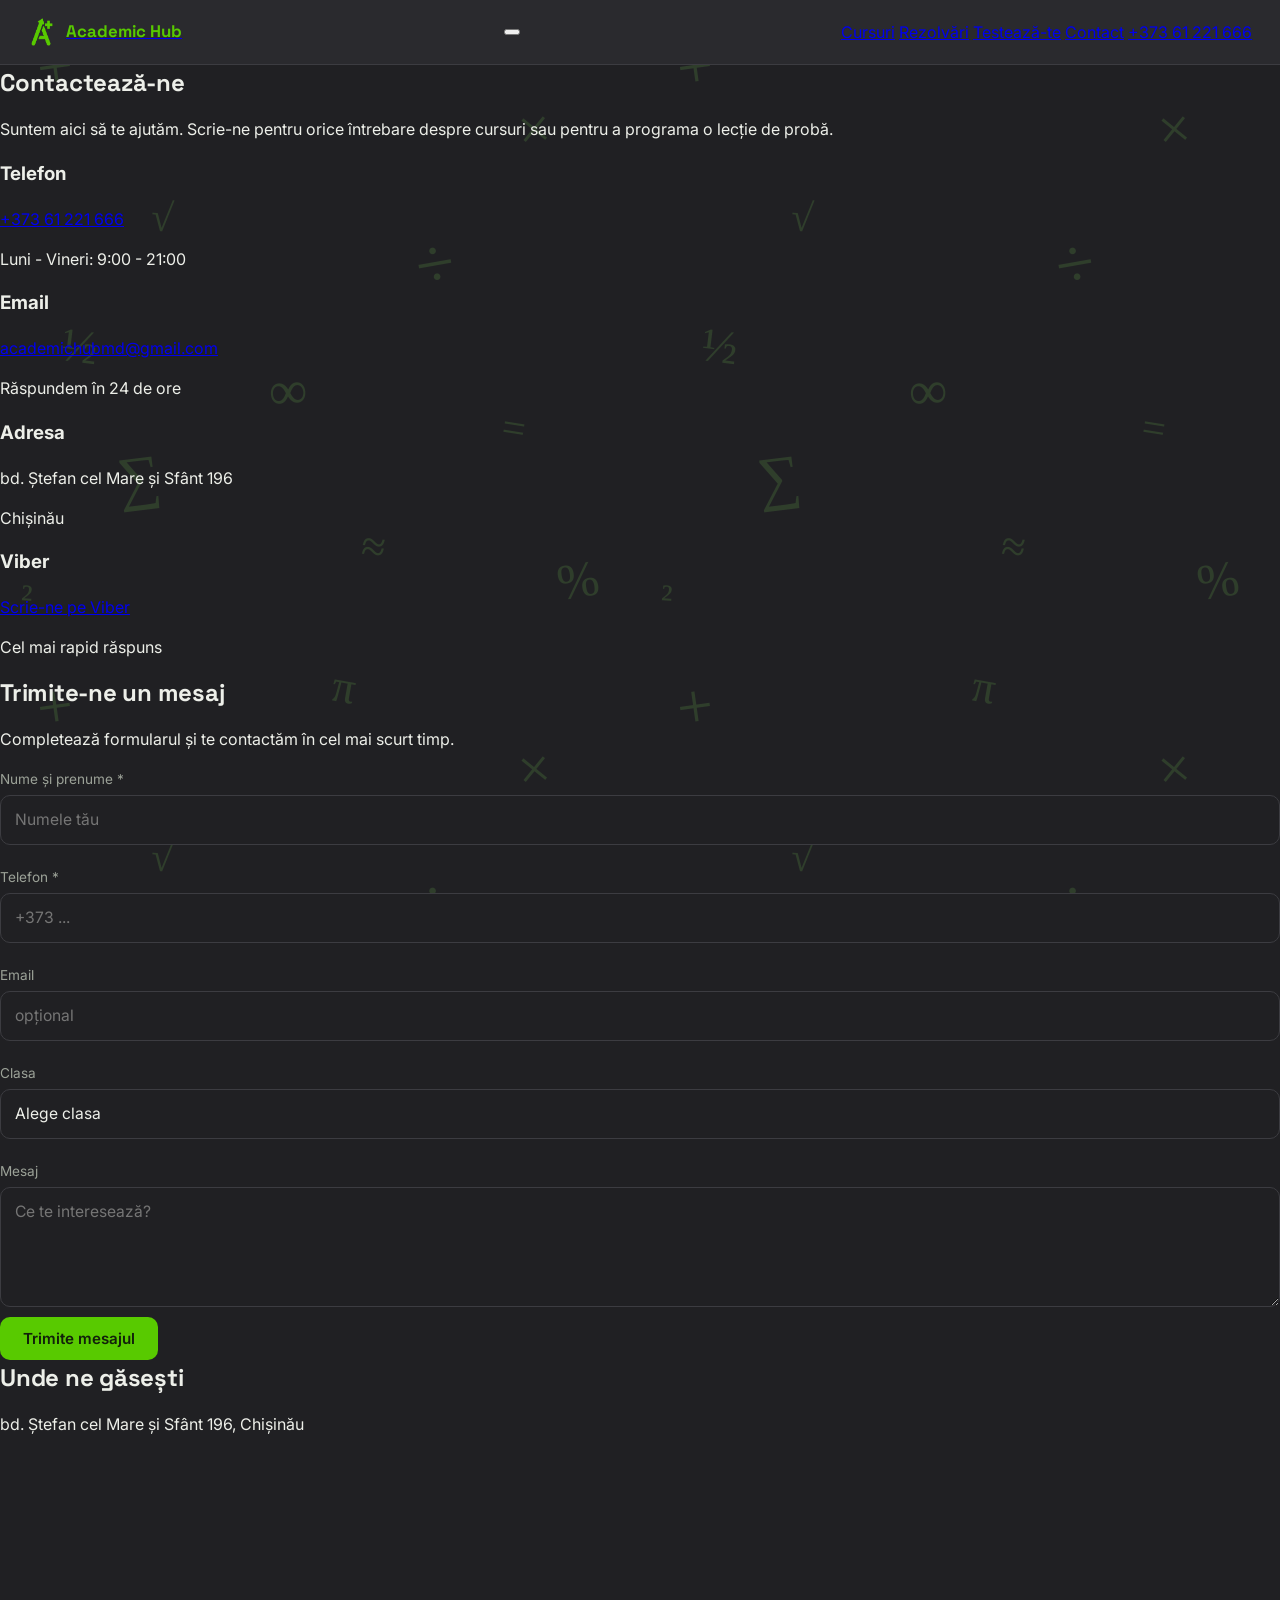
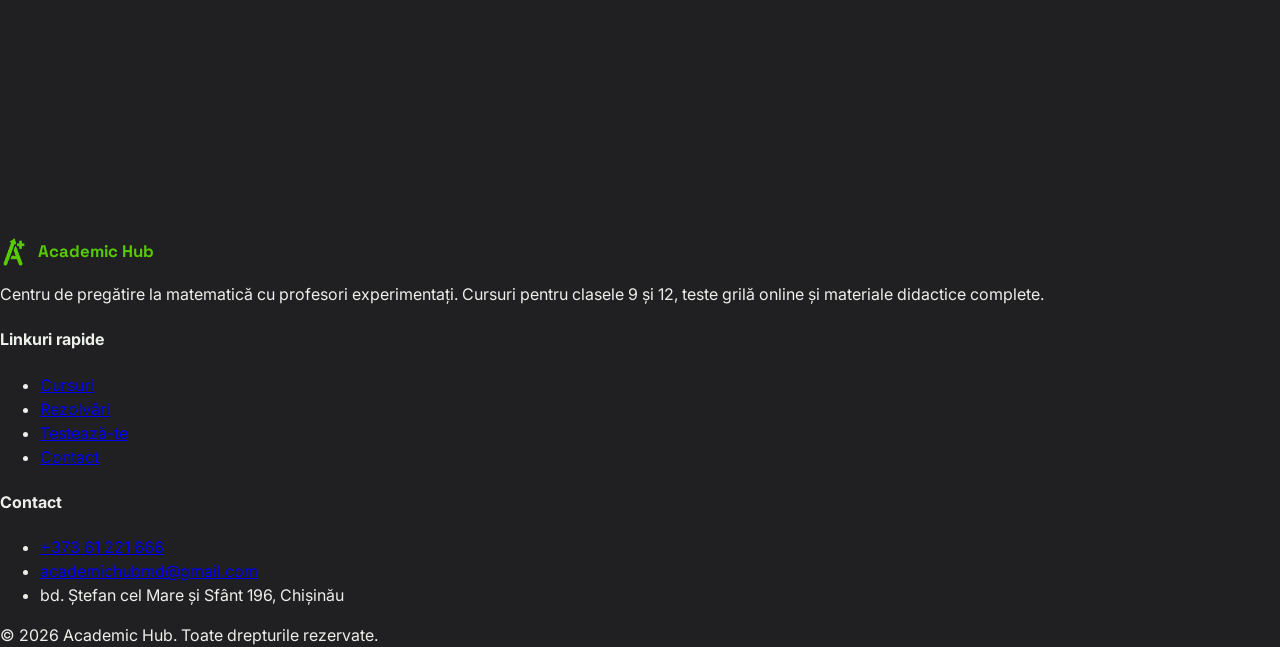
==== contact.html @ 6408996d "Add files via upload" ====
<!DOCTYPE html>
<html lang="ro">
<head>
<meta charset="UTF-8">
<meta name="viewport" content="width=device-width, initial-scale=1.0">
<title>Contact — Academic Hub</title>
<meta name="description" content="Contactează Academic Hub: +373 61 221 666, bd. Ștefan cel Mare și Sfânt 196, Chișinău.">
<link rel="icon" href="logo.png">
<link rel="preconnect" href="https://fonts.googleapis.com">
<link href="https://fonts.googleapis.com/css2?family=Space+Grotesk:wght@500;700&family=Inter:wght@400;500;600&display=swap" rel="stylesheet">
<link rel="stylesheet" href="style.css">
</head>
<body>

<!-- Adresa unde ajung înscrierile din formular (endpointul botului de pe Railway) -->
<script>
const SITE_CONFIG = {
  FORM_ENDPOINT: "https://NUMELE-TAU-RAILWAY.up.railway.app/site-lead"
};
</script>

<header class="site-header">
  <a class="brand" href="index.html">
    <img class="brand-mark" src="logo.png" alt="Academic Hub">
    <span class="brand-name">Academic Hub</span>
  </a>
  <button class="nav-toggle" id="nav-toggle" aria-expanded="false" aria-label="Meniu">
    <span></span><span></span><span></span>
  </button>
  <nav class="site-nav" id="site-nav">
    <a href="cursuri.html">Cursuri</a>
    <a href="rezolvari.html">Rezolvări</a>
    <a href="teste.html">Testează-te</a>
    <a href="contact.html">Contact</a>
    <a class="nav-cta" href="tel:+37361221666">+373 61 221 666</a>
  </nav>
</header>

<main>

<section class="page-head">
  <div class="wrap">
    <h1>Contactează-ne</h1>
    <p class="hero-lead">Suntem aici să te ajutăm. Scrie-ne pentru orice întrebare despre cursuri sau pentru a programa o lecție de probă.</p>
  </div>
</section>

<section class="section">
  <div class="wrap">
    <div class="contact-grid">

      <div class="contact-card">
        <h3>Telefon</h3>
        <a class="contact-value" href="tel:+37361221666">+373 61 221 666</a>
        <p class="contact-note">Luni - Vineri: 9:00 - 21:00</p>
      </div>

      <div class="contact-card">
        <h3>Email</h3>
        <a class="contact-value" href="mailto:academichubmd@gmail.com">academichubmd@gmail.com</a>
        <p class="contact-note">Răspundem în 24 de ore</p>
      </div>

      <div class="contact-card">
        <h3>Adresa</h3>
        <span class="contact-value">bd. Ștefan cel Mare și Sfânt 196</span>
        <p class="contact-note">Chișinău</p>
      </div>

      <div class="contact-card">
        <h3>Viber</h3>
        <a class="contact-value" href="viber://chat?number=37361221666">Scrie-ne pe Viber</a>
        <p class="contact-note">Cel mai rapid răspuns</p>
      </div>

    </div>
  </div>
</section>

<section class="section section-alt">
  <div class="wrap wrap-narrow">
    <h2 class="section-heading">Trimite-ne un mesaj</h2>
    <p class="section-sub">Completează formularul și te contactăm în cel mai scurt timp.</p>

    <div class="form-card" id="contact-form">
      <label class="field-label" for="cf-nume">Nume și prenume *</label>
      <input class="text-input" type="text" id="cf-nume" placeholder="Numele tău">

      <label class="field-label" for="cf-telefon">Telefon *</label>
      <input class="text-input" type="tel" id="cf-telefon" placeholder="+373 ...">

      <label class="field-label" for="cf-email">Email</label>
      <input class="text-input" type="email" id="cf-email" placeholder="opțional">

      <label class="field-label" for="cf-clasa">Clasa</label>
      <select class="text-input" id="cf-clasa">
        <option value="">Alege clasa</option>
        <option>Clasa 5</option>
        <option>Clasa 6</option>
        <option>Clasa 7</option>
        <option>Clasa 8</option>
        <option>Clasa 9</option>
        <option>Clasa 10</option>
        <option>Clasa 11</option>
        <option>Clasa 12</option>
      </select>

      <label class="field-label" for="cf-mesaj">Mesaj</label>
      <textarea class="text-input" id="cf-mesaj" rows="4" placeholder="Ce te interesează?"></textarea>

      <p class="form-error" id="cf-error" hidden></p>
      <p class="form-ok" id="cf-ok" hidden></p>

      <button class="btn-primary form-submit" id="cf-trimite">Trimite mesajul</button>
    </div>
  </div>
</section>

<section class="section">
  <div class="wrap">
    <h2 class="section-heading">Unde ne găsești</h2>
    <p class="section-sub">bd. Ștefan cel Mare și Sfânt 196, Chișinău</p>
    <div class="map-wrap">
      <iframe
        src="https://maps.google.com/maps?q=bd.%20Stefan%20cel%20Mare%20si%20Sfant%20196%2C%20Chisinau&z=17&output=embed"
        width="100%" height="380" style="border:0;" allowfullscreen="" loading="lazy"
        referrerpolicy="no-referrer-when-downgrade" title="Harta Academic Hub"></iframe>
    </div>
  </div>
</section>

</main>

<footer class="site-footer">
  <div class="wrap footer-grid">
    <div>
      <div class="brand footer-brand">
        <img class="brand-mark" src="logo.png" alt="">
        <span class="brand-name">Academic Hub</span>
      </div>
      <p class="footer-text">Centru de pregătire la matematică cu profesori experimentați. Cursuri pentru clasele 9 și 12, teste grilă online și materiale didactice complete.</p>
    </div>
    <div>
      <h4>Linkuri rapide</h4>
      <ul class="footer-links">
        <li><a href="cursuri.html">Cursuri</a></li>
        <li><a href="rezolvari.html">Rezolvări</a></li>
        <li><a href="teste.html">Testează-te</a></li>
        <li><a href="contact.html">Contact</a></li>
      </ul>
    </div>
    <div>
      <h4>Contact</h4>
      <ul class="footer-links">
        <li><a href="tel:+37361221666">+373 61 221 666</a></li>
        <li><a href="mailto:academichubmd@gmail.com">academichubmd@gmail.com</a></li>
        <li>bd. Ștefan cel Mare și Sfânt 196, Chișinău</li>
      </ul>
    </div>
  </div>
  <div class="wrap footer-bottom">
    <span>© 2026 Academic Hub. Toate drepturile rezervate.</span>
  </div>
</footer>

<script src="site.js"></script>
</body>
</html>
---- style.css ----
:root {
  --bg: #202023;
  --bg-card: #2A2A2E;
  --bg-card-hover: #313136;
  --border: #3C3C41;
  --text: #EDEFE9;
  --text-muted: #9CA298;
  --accent: #58CA00;
  --accent-strong: #47A800;
  --accent-ink: #58CA00;
  --accent-soft: rgba(88, 202, 0, 0.14);
  --correct: #58CA00;
  --correct-soft: rgba(88, 202, 0, 0.14);
  --wrong: #E06B62;
  --wrong-soft: rgba(224, 107, 98, 0.14);
  --radius: 10px;
  --font-display: 'Space Grotesk', sans-serif;
  --font-body: 'Inter', sans-serif;
}

* { box-sizing: border-box; }

[hidden] { display: none !important; }

body {
  margin: 0;
  background-color: var(--bg);
  background-image: url("math-pattern.svg");
  background-repeat: repeat;
  background-attachment: fixed;
  color: var(--text);
  font-family: var(--font-body);
  line-height: 1.5;
}

h1, h2 {
  font-family: var(--font-display);
  font-weight: 700;
  letter-spacing: -0.01em;
  margin: 0 0 6px 0;
  color: var(--text);
}

.site-header {
  display: flex;
  align-items: center;
  justify-content: space-between;
  padding: 18px 28px;
  border-bottom: 1px solid var(--border);
  background: var(--bg-card);
}

.brand {
  display: flex;
  align-items: center;
  gap: 10px;
  cursor: pointer;
}

.brand-mark {
  width: 28px;
  height: 28px;
  object-fit: contain;
  display: block;
}

.brand-name {
  font-family: var(--font-display);
  font-weight: 700;
  font-size: 1.05rem;
  color: var(--accent);
}

.brand-sub {
  color: var(--text-muted);
  font-size: 0.9rem;
  padding-left: 8px;
  border-left: 1px solid var(--border);
}

.breadcrumb {
  display: flex;
  gap: 6px;
  font-size: 0.9rem;
  color: var(--text-muted);
}

.breadcrumb button {
  background: none;
  border: none;
  font: inherit;
  color: var(--accent-ink);
  cursor: pointer;
  padding: 0;
}

.breadcrumb span.sep { color: var(--border); }

.app {
  max-width: 760px;
  margin: 0 auto;
  padding: 40px 24px 80px;
}

.screen-lead {
  color: var(--text-muted);
  margin-bottom: 28px;
}

.card-grid {
  display: grid;
  grid-template-columns: repeat(auto-fill, minmax(200px, 1fr));
  gap: 14px;
}

.pick-card {
  text-align: left;
  background: var(--bg-card);
  border: 1px solid var(--border);
  border-radius: var(--radius);
  padding: 18px;
  cursor: pointer;
  font-family: inherit;
  transition: border-color 0.15s ease, background 0.15s ease;
}

.pick-card:hover, .pick-card:focus-visible {
  border-color: var(--accent);
  background: var(--bg-card-hover);
  outline: none;
}

.pick-card .pick-title {
  font-family: var(--font-display);
  font-weight: 700;
  font-size: 1.05rem;
  display: block;
  color: var(--accent);
}

.pick-card .pick-meta {
  color: var(--text-muted);
  font-size: 0.85rem;
  display: block;
  margin-top: 4px;
}

.setup-options {
  display: flex;
  flex-direction: column;
  gap: 18px;
  margin: 24px 0 32px;
}

.option-group {
  border: none;
  padding: 0;
  margin: 0;
  display: flex;
  gap: 8px;
}

.option-group legend {
  font-size: 0.85rem;
  color: var(--text-muted);
  margin-bottom: 6px;
  padding: 0;
}

.pill-choice {
  position: relative;
}

.pill-choice input {
  position: absolute;
  opacity: 0;
}

.pill-choice span {
  display: inline-block;
  padding: 8px 16px;
  border: 1px solid var(--border);
  border-radius: 999px;
  cursor: pointer;
  font-size: 0.9rem;
  color: var(--text);
}

.pill-choice input:checked + span {
  background: var(--accent-soft);
  border-color: var(--accent);
  color: var(--accent-ink);
  font-weight: 600;
}

.switch-choice input[type="checkbox"],
.pill-choice input[type="radio"] {
  accent-color: var(--accent);
}

.switch-choice {
  display: flex;
  align-items: center;
  gap: 10px;
  font-size: 0.95rem;
  cursor: pointer;
  color: var(--text);
}

.count-badge {
  color: var(--text-muted);
  font-size: 0.85rem;
}

.btn-primary, .btn-secondary {
  font-family: var(--font-body);
  font-size: 0.95rem;
  font-weight: 600;
  padding: 11px 22px;
  border-radius: var(--radius);
  cursor: pointer;
  border: 1px solid transparent;
}

.btn-primary {
  background: var(--accent);
  color: #12210A;
}

.btn-primary:hover { background: var(--accent-strong); }

.btn-primary:disabled {
  background: var(--border);
  color: var(--text-muted);
  cursor: not-allowed;
}

.btn-secondary {
  background: transparent;
  border-color: var(--border);
  color: var(--text);
}

.btn-secondary:hover { border-color: var(--text-muted); }

.quiz-topbar {
  margin-bottom: 22px;
}

.progress-track {
  height: 6px;
  background: var(--border);
  border-radius: 999px;
  overflow: hidden;
  margin-bottom: 10px;
}

.progress-fill {
  height: 100%;
  background: var(--accent);
  width: 0%;
  transition: width 0.2s ease;
}

.quiz-stats {
  display: flex;
  gap: 18px;
  font-size: 0.85rem;
  color: var(--text-muted);
}

.stat-correct strong { color: var(--accent-ink); }
.stat-wrong strong { color: var(--wrong); }

.question-card {
  background: var(--bg-card);
  border: 1px solid var(--border);
  border-radius: var(--radius);
  padding: 26px;
}

.question-number {
  color: var(--text-muted);
  font-size: 0.85rem;
  margin: 0 0 8px 0;
}

.question-text {
  font-size: 1.2rem;
  margin-bottom: 8px;
}

.question-hint {
  color: var(--text-muted);
  font-size: 0.85rem;
  margin: 0 0 18px 0;
}

.options-list {
  display: flex;
  flex-direction: column;
  gap: 10px;
  margin-bottom: 20px;
}

.option-btn {
  text-align: left;
  background: var(--bg);
  border: 1px solid var(--border);
  border-radius: var(--radius);
  padding: 13px 16px;
  font: inherit;
  font-size: 0.98rem;
  color: var(--text);
  cursor: pointer;
  display: flex;
  align-items: center;
  gap: 12px;
}

.option-btn .opt-marker {
  width: 18px;
  height: 18px;
  flex-shrink: 0;
  border: 2px solid var(--border);
  display: inline-block;
}

.option-btn[data-tip="simplu"] .opt-marker { border-radius: 50%; }
.option-btn[data-tip="multiplu"] .opt-marker { border-radius: 4px; }

.option-btn.is-selected .opt-marker {
  border-color: var(--accent);
  background: var(--accent);
}

.option-btn:hover:not(:disabled) { border-color: var(--accent); }

.option-btn:disabled { cursor: default; }

.option-btn.is-correct {
  background: var(--correct-soft);
  border-color: var(--correct);
}

.option-btn.is-wrong {
  background: var(--wrong-soft);
  border-color: var(--wrong);
}

.option-btn.is-missed {
  border-color: var(--correct);
  border-style: dashed;
}

.btn-verifica {
  display: block;
  margin-left: auto;
  margin-right: 0;
  margin-bottom: 4px;
}

.btn-verifica[hidden] { display: none; }

.explanation {
  margin-top: 18px;
  padding-top: 16px;
  border-top: 1px solid var(--border);
  color: var(--text-muted);
  font-size: 0.92rem;
}

.quiz-actions {
  display: flex;
  justify-content: space-between;
  margin-top: 20px;
}

.results-summary {
  display: flex;
  align-items: baseline;
  gap: 24px;
  margin: 24px 0 32px;
}

.result-figure {
  display: flex;
  flex-direction: column;
}

.result-figure strong {
  font-family: var(--font-display);
  font-size: 2.6rem;
  color: var(--accent-ink);
}

.result-figure span {
  color: var(--text-muted);
  font-size: 0.85rem;
}

.result-line {
  color: var(--text-muted);
}

.results-actions {
  display: flex;
  gap: 12px;
}

@media (max-width: 560px) {
  .site-header { padding: 12px 14px; }
  .app { padding: 24px 16px 60px; }
  .brand-sub { display: none; }
  .brand-name { font-size: 0.95rem; white-space: nowrap; }
  .brand-mark { width: 24px; height: 24px; }
  .breadcrumb { display: none; }
  .header-right { gap: 10px; }
  .screen-head { flex-direction: column; align-items: stretch; }
  .form-actions { flex-direction: column-reverse; }
  .form-actions button { width: 100%; }
}

/* ===================== LOGIN ===================== */
.screen-login {
  max-width: 420px;
  margin: 6vh auto 0;
  text-align: center;
}

.login-logo {
  width: 72px;
  height: 72px;
  object-fit: contain;
  margin-bottom: 16px;
}

.login-roles {
  display: flex;
  flex-direction: column;
  gap: 12px;
  margin-top: 8px;
}

.role-card {
  background: var(--bg-card);
  border: 1px solid var(--border);
  border-radius: var(--radius);
  padding: 18px;
  cursor: pointer;
  font-family: inherit;
  text-align: left;
  transition: border-color 0.15s ease, background 0.15s ease;
}

.role-card:hover {
  border-color: var(--accent);
  background: var(--bg-card-hover);
}

.role-title {
  display: block;
  font-family: var(--font-display);
  font-weight: 700;
  font-size: 1.02rem;
  color: var(--accent);
}

.role-meta {
  display: block;
  color: var(--text-muted);
  font-size: 0.85rem;
  margin-top: 3px;
}

.login-form {
  margin-top: 8px;
  text-align: left;
}

.login-role-label {
  color: var(--text-muted);
  font-size: 0.9rem;
  margin: 0 0 10px;
}

/* ===================== FORMULARE ===================== */
.text-input {
  width: 100%;
  background: var(--bg);
  border: 1px solid var(--border);
  border-radius: var(--radius);
  padding: 12px 14px;
  color: var(--text);
  font: inherit;
  font-size: 0.98rem;
  margin-bottom: 4px;
}

.text-input:focus {
  outline: none;
  border-color: var(--accent);
}

select.text-input {
  appearance: none;
  cursor: pointer;
}

textarea.text-input {
  resize: vertical;
}

.field-label {
  display: block;
  font-size: 0.85rem;
  color: var(--text-muted);
  margin: 18px 0 6px;
}

.field-hint {
  font-size: 0.82rem;
  color: var(--text-muted);
  margin: 0 0 8px;
}

.form-actions {
  display: flex;
  gap: 12px;
  justify-content: flex-end;
  margin-top: 24px;
}

.form-error {
  color: var(--wrong);
  font-size: 0.9rem;
  margin: 10px 0 0;
}

.form-ok {
  color: var(--accent);
  font-size: 0.9rem;
  margin: 10px 0 0;
}

.btn-link {
  background: none;
  border: none;
  color: var(--accent);
  font: inherit;
  font-size: 0.9rem;
  cursor: pointer;
  padding: 4px 0;
}

.btn-link:hover { text-decoration: underline; }

/* ===================== HEADER ===================== */
.header-right {
  display: flex;
  align-items: center;
  gap: 16px;
}

.screen-head {
  display: flex;
  align-items: flex-start;
  justify-content: space-between;
  gap: 16px;
  margin-bottom: 8px;
}

/* ===================== PANOU PROFESOR ===================== */
.info-box {
  background: var(--bg-card);
  border: 1px solid var(--border);
  border-radius: var(--radius);
  padding: 18px;
  margin-bottom: 20px;
  font-size: 0.9rem;
  color: var(--text-muted);
}

.info-box strong { color: var(--text); }

.info-box ol {
  margin: 10px 0 0;
  padding-left: 20px;
}

.info-box li { margin-bottom: 5px; }

.info-box code {
  background: var(--bg);
  padding: 1px 6px;
  border-radius: 4px;
  color: var(--accent);
}

.varianta-row {
  display: flex;
  align-items: center;
  gap: 10px;
  margin-bottom: 8px;
}

.varianta-row .v-corect {
  accent-color: var(--accent);
  width: 20px;
  height: 20px;
  flex-shrink: 0;
}

.varianta-row .v-text {
  flex: 1;
  margin-bottom: 0;
}

.varianta-row .v-sterge {
  color: var(--text-muted);
  flex-shrink: 0;
}

.preview-wrap {
  margin-top: 10px;
}

.preview-img {
  max-width: 100%;
  max-height: 220px;
  border-radius: var(--radius);
  border: 1px solid var(--border);
  display: block;
  margin-bottom: 6px;
}

/* ===================== IMAGINE ÎN ÎNTREBARE ===================== */
.question-image-wrap {
  margin: 0 0 16px;
}

.question-image {
  max-width: 100%;
  max-height: 300px;
  border-radius: var(--radius);
  border: 1px solid var(--border);
  display: block;
}

/* ===================== GESTIONARE ===================== */
.section-title {
  font-size: 1.05rem;
  margin: 30px 0 12px;
  padding-bottom: 8px;
  border-bottom: 1px solid var(--border);
}

.manage-row {
  display: flex;
  align-items: center;
  justify-content: space-between;
  gap: 12px;
  background: var(--bg-card);
  border: 1px solid var(--border);
  border-radius: var(--radius);
  padding: 13px 16px;
  margin-bottom: 8px;
}

.manage-name {
  display: block;
  font-weight: 600;
  color: var(--text);
}

.manage-meta {
  display: block;
  color: var(--text-muted);
  font-size: 0.82rem;
  margin-top: 2px;
}

.btn-danger {
  background: transparent;
  border: 1px solid var(--wrong);
  color: var(--wrong);
  border-radius: var(--radius);
  padding: 7px 14px;
  font: inherit;
  font-size: 0.85rem;
  font-weight: 600;
  cursor: pointer;
  flex-shrink: 0;
}

.btn-danger:hover:not(:disabled) {
  background: var(--wrong-soft);
}

.btn-danger:disabled {
  opacity: 0.6;
  cursor: not-allowed;
}

.add-row {
  display: flex;
  gap: 10px;
  align-items: flex-start;
  margin-top: 14px;
}

.add-row .text-input {
  flex: 1;
  margin-bottom: 0;
}

.add-row button { flex-shrink: 0; }

@media (max-width: 560px) {
  .add-row { flex-direction: column; }
  .add-row button { width: 100%; }
}

/* Cardul de testare pe materie */
.pick-card-highlight {
  border-color: var(--accent);
  background: var(--accent-soft);
  grid-column: 1 / -1;
}

.pick-card-highlight:hover {
  background: var(--accent-soft);
  border-color: var(--accent-strong);
}
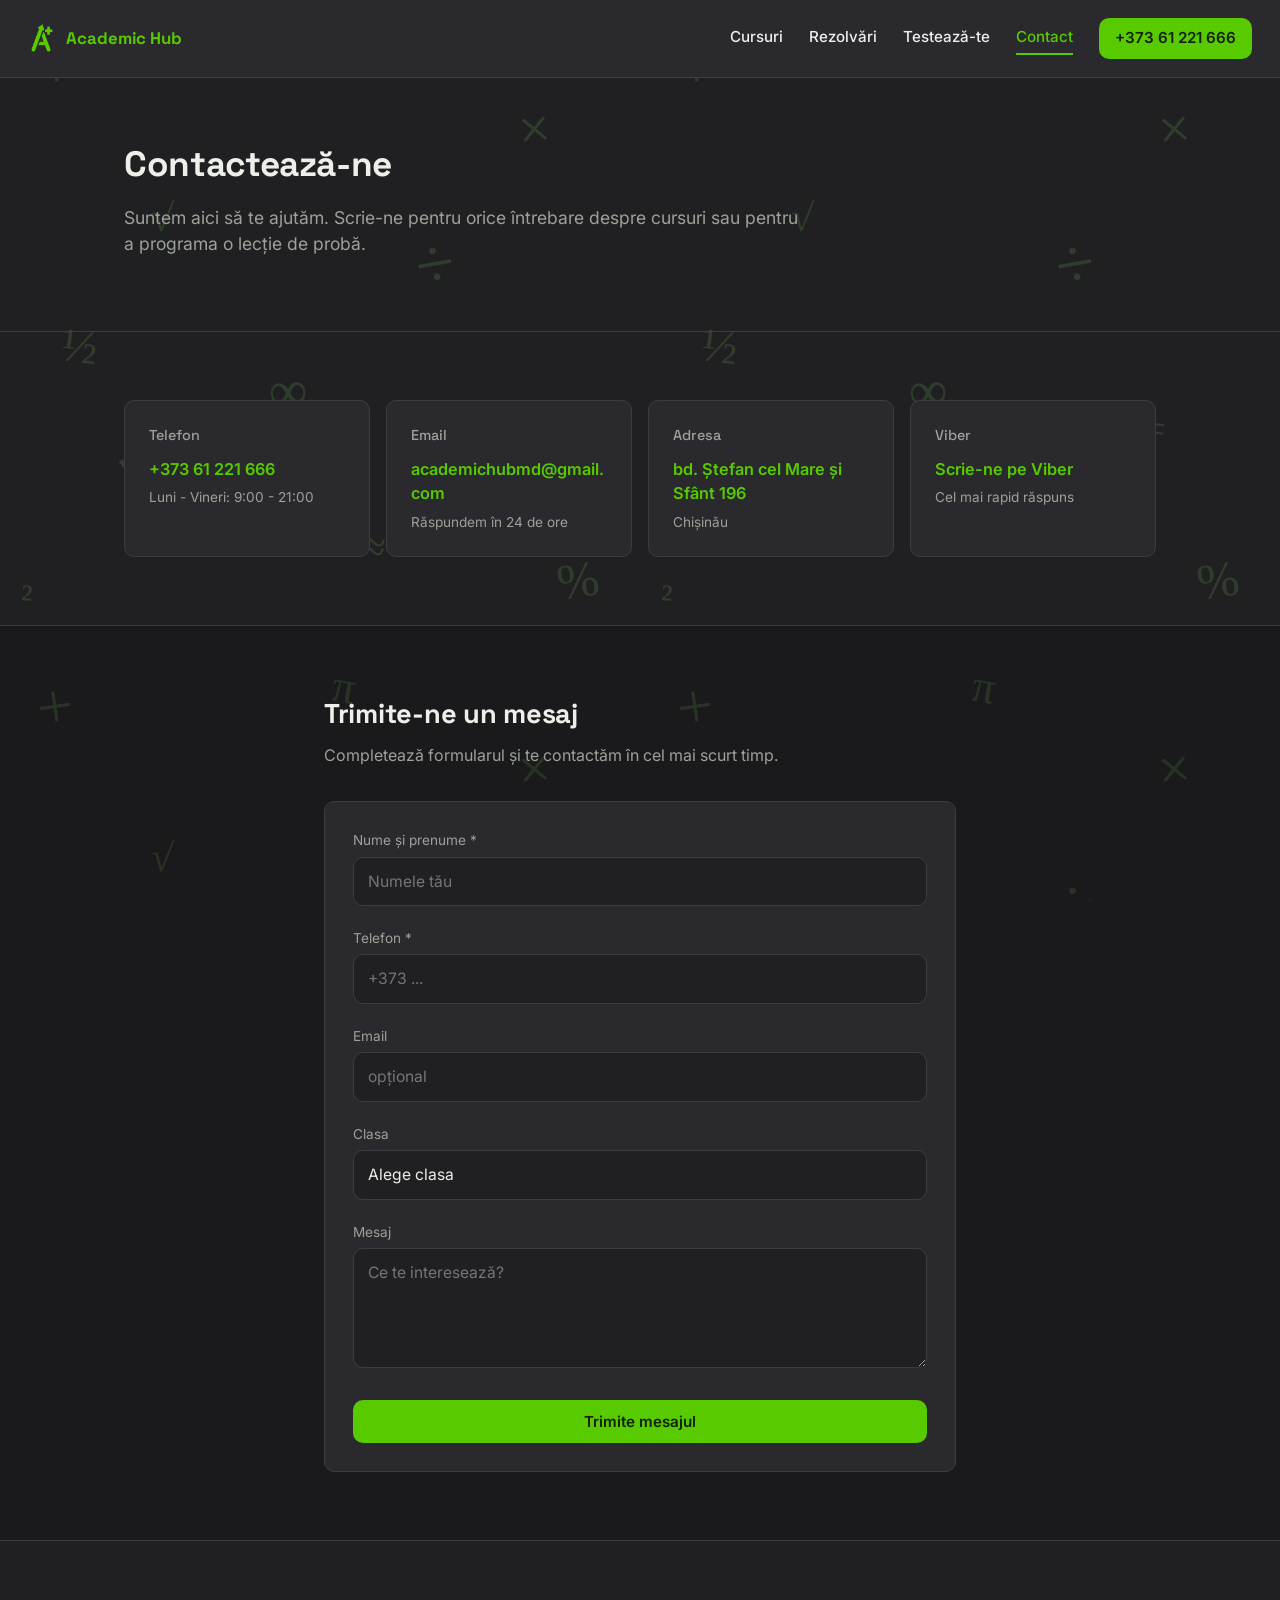
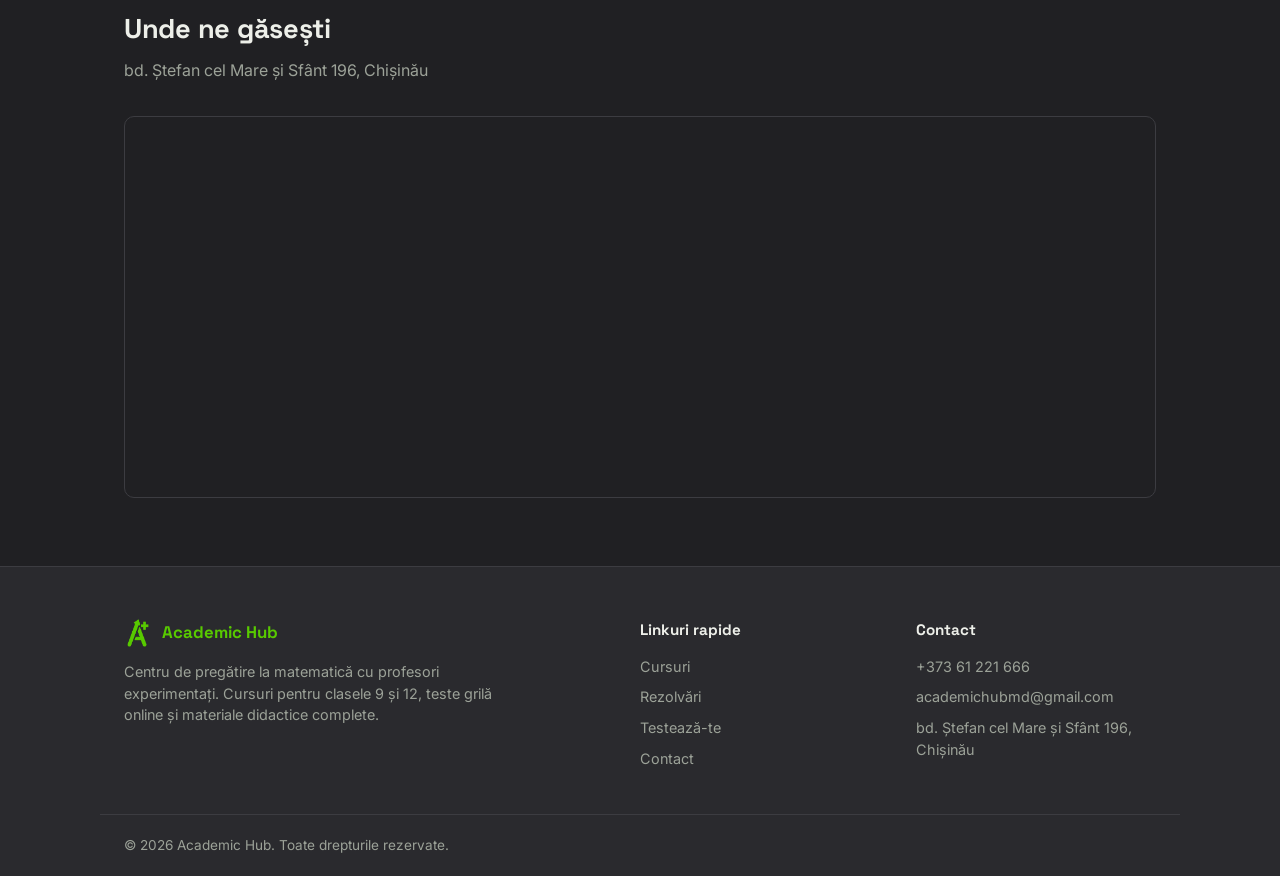
==== commit 9d242c0b: "Update contact.html" ====
--- a/contact.html
+++ b/contact.html
@@ -15,7 +15,7 @@
 <!-- Adresa unde ajung înscrierile din formular (endpointul botului de pe Railway) -->
 <script>
 const SITE_CONFIG = {
-  FORM_ENDPOINT: "https://NUMELE-TAU-RAILWAY.up.railway.app/site-lead"
+  FORM_ENDPOINT:"https://bot-academic-hub-production.up.railway.app/site-lead"
 };
 </script>
 
--- a/style.css
+++ b/style.css
@@ -732,3 +732,607 @@
   background: var(--accent-soft);
   border-color: var(--accent-strong);
 }
+
+/* ==========================================================
+   PAGINI DE PREZENTARE (acasă, cursuri, rezolvări, contact)
+   ========================================================== */
+
+.wrap {
+  max-width: 1080px;
+  margin: 0 auto;
+  padding: 0 24px;
+}
+
+.wrap-narrow { max-width: 680px; }
+
+/* ---- Header cu meniu ---- */
+.site-header {
+  position: sticky;
+  top: 0;
+  z-index: 50;
+  flex-wrap: wrap;
+}
+
+.brand { text-decoration: none; }
+
+.site-nav {
+  display: flex;
+  align-items: center;
+  gap: 26px;
+}
+
+.site-nav a {
+  color: var(--text);
+  text-decoration: none;
+  font-size: 0.95rem;
+  font-weight: 500;
+  padding: 4px 0;
+  border-bottom: 2px solid transparent;
+}
+
+.site-nav a:hover { color: var(--accent); }
+
+.site-nav a.is-active {
+  color: var(--accent);
+  border-bottom-color: var(--accent);
+}
+
+.site-nav .nav-cta {
+  background: var(--accent);
+  color: #12210A;
+  padding: 9px 16px;
+  border-radius: var(--radius);
+  font-weight: 600;
+  border-bottom: none;
+  white-space: nowrap;
+}
+
+.site-nav .nav-cta:hover {
+  background: var(--accent-strong);
+  color: #12210A;
+}
+
+.nav-toggle {
+  display: none;
+  background: none;
+  border: none;
+  cursor: pointer;
+  padding: 8px;
+  flex-direction: column;
+  gap: 5px;
+}
+
+.nav-toggle span {
+  display: block;
+  width: 22px;
+  height: 2px;
+  background: var(--text);
+  border-radius: 2px;
+}
+
+/* ---- Hero ---- */
+.hero {
+  padding: 84px 0 68px;
+  text-align: center;
+}
+
+.hero h1 {
+  font-size: 2.9rem;
+  line-height: 1.12;
+  margin-bottom: 18px;
+}
+
+.accent-text { color: var(--accent); }
+
+.hero-lead {
+  color: var(--text-muted);
+  font-size: 1.1rem;
+  max-width: 620px;
+  margin: 0 auto 30px;
+}
+
+.hero-actions {
+  display: flex;
+  gap: 14px;
+  justify-content: center;
+  flex-wrap: wrap;
+}
+
+.hero-actions .btn-primary,
+.hero-actions .btn-secondary {
+  text-decoration: none;
+  display: inline-block;
+}
+
+.page-head {
+  padding: 60px 0 44px;
+  border-bottom: 1px solid var(--border);
+}
+
+.page-head h1 { font-size: 2.2rem; margin-bottom: 14px; }
+.page-head .hero-lead { margin-left: 0; max-width: 680px; }
+
+/* ---- Secțiuni ---- */
+.section { padding: 68px 0; }
+
+.section-alt {
+  background: rgba(0, 0, 0, 0.18);
+  border-top: 1px solid var(--border);
+  border-bottom: 1px solid var(--border);
+}
+
+.section-heading {
+  font-size: 1.7rem;
+  margin-bottom: 8px;
+}
+
+.section-sub {
+  color: var(--text-muted);
+  margin: 0 0 34px;
+}
+
+/* ---- Carduri de beneficii ---- */
+.feature-grid {
+  display: grid;
+  grid-template-columns: repeat(auto-fit, minmax(210px, 1fr));
+  gap: 16px;
+}
+
+.feature-grid-3 { grid-template-columns: repeat(auto-fit, minmax(250px, 1fr)); }
+
+.feature-card {
+  background: var(--bg-card);
+  border: 1px solid var(--border);
+  border-radius: var(--radius);
+  padding: 24px;
+}
+
+.feature-num {
+  display: block;
+  font-family: var(--font-display);
+  font-size: 1.9rem;
+  font-weight: 700;
+  color: var(--accent);
+  margin-bottom: 8px;
+}
+
+.feature-card h3 {
+  font-family: var(--font-display);
+  font-size: 1.05rem;
+  margin: 0 0 8px;
+}
+
+.feature-card p {
+  color: var(--text-muted);
+  font-size: 0.93rem;
+  margin: 0;
+}
+
+/* ---- Ce oferim ---- */
+.offer-grid {
+  display: grid;
+  grid-template-columns: repeat(auto-fit, minmax(260px, 1fr));
+  gap: 16px;
+}
+
+.offer-card {
+  background: var(--bg-card);
+  border: 1px solid var(--border);
+  border-radius: var(--radius);
+  padding: 26px;
+  text-decoration: none;
+  display: block;
+  transition: border-color 0.15s ease, background 0.15s ease;
+}
+
+.offer-card:hover {
+  border-color: var(--accent);
+  background: var(--bg-card-hover);
+}
+
+.offer-card h3 {
+  font-family: var(--font-display);
+  font-size: 1.2rem;
+  color: var(--accent);
+  margin: 0 0 10px;
+}
+
+.offer-card p {
+  color: var(--text-muted);
+  font-size: 0.93rem;
+  margin: 0 0 16px;
+}
+
+.offer-link {
+  color: var(--accent);
+  font-size: 0.9rem;
+  font-weight: 600;
+}
+
+/* ---- Testimoniale ---- */
+.testimonial-grid {
+  display: grid;
+  grid-template-columns: repeat(auto-fit, minmax(260px, 1fr));
+  gap: 16px;
+}
+
+.testimonial {
+  background: var(--bg-card);
+  border: 1px solid var(--border);
+  border-left: 3px solid var(--accent);
+  border-radius: var(--radius);
+  padding: 24px;
+  margin: 0;
+}
+
+.testimonial p {
+  margin: 0 0 16px;
+  font-size: 0.97rem;
+}
+
+.testimonial footer strong {
+  display: block;
+  font-size: 0.92rem;
+}
+
+.testimonial footer span {
+  color: var(--text-muted);
+  font-size: 0.85rem;
+}
+
+/* ---- Cursuri ---- */
+.course-grid {
+  display: grid;
+  grid-template-columns: repeat(auto-fit, minmax(320px, 1fr));
+  gap: 20px;
+}
+
+.course-card {
+  background: var(--bg-card);
+  border: 1px solid var(--border);
+  border-radius: var(--radius);
+  padding: 28px;
+  display: flex;
+  flex-direction: column;
+}
+
+.course-tag {
+  display: inline-block;
+  align-self: flex-start;
+  background: var(--accent-soft);
+  color: var(--accent);
+  border: 1px solid var(--accent);
+  border-radius: 999px;
+  padding: 4px 12px;
+  font-size: 0.78rem;
+  font-weight: 600;
+  margin-bottom: 14px;
+}
+
+.course-card h3 {
+  font-family: var(--font-display);
+  font-size: 1.25rem;
+  margin: 0 0 8px;
+}
+
+.course-desc {
+  color: var(--text-muted);
+  font-size: 0.93rem;
+  margin: 0 0 18px;
+}
+
+.course-price {
+  display: flex;
+  align-items: baseline;
+  gap: 6px;
+  padding-bottom: 18px;
+  margin-bottom: 18px;
+  border-bottom: 1px solid var(--border);
+}
+
+.course-price strong {
+  font-family: var(--font-display);
+  font-size: 2rem;
+  color: var(--accent);
+}
+
+.course-price span { color: var(--text-muted); font-size: 0.9rem; }
+
+.course-specs {
+  list-style: none;
+  padding: 0;
+  margin: 0 0 20px;
+}
+
+.course-specs li {
+  font-size: 0.92rem;
+  padding: 7px 0;
+  border-bottom: 1px solid var(--border);
+}
+
+.course-specs li span {
+  color: var(--text-muted);
+  display: inline-block;
+  min-width: 82px;
+}
+
+.course-includes-title {
+  font-size: 0.88rem;
+  color: var(--text-muted);
+  margin: 0 0 10px;
+}
+
+.check-list {
+  list-style: none;
+  padding: 0;
+  margin: 0 0 24px;
+}
+
+.check-list li {
+  font-size: 0.93rem;
+  padding: 5px 0 5px 24px;
+  position: relative;
+}
+
+.check-list li::before {
+  content: "✓";
+  position: absolute;
+  left: 0;
+  color: var(--accent);
+  font-weight: 700;
+}
+
+.course-btn {
+  margin-top: auto;
+  text-align: center;
+  text-decoration: none;
+  display: block;
+}
+
+/* ---- Rezolvări ---- */
+.solution-card {
+  background: var(--bg-card);
+  border: 1px solid var(--border);
+  border-radius: var(--radius);
+  padding: 30px;
+}
+
+.solution-tags { display: flex; gap: 8px; margin-bottom: 16px; }
+
+.tag {
+  border: 1px solid var(--border);
+  border-radius: 999px;
+  padding: 4px 12px;
+  font-size: 0.78rem;
+  color: var(--text-muted);
+}
+
+.tag-accent {
+  background: var(--accent-soft);
+  border-color: var(--accent);
+  color: var(--accent);
+  font-weight: 600;
+}
+
+.solution-card h2 {
+  font-size: 1.4rem;
+  margin: 0 0 12px;
+}
+
+.solution-card p { color: var(--text-muted); margin: 0 0 18px; }
+
+.solution-subjects-title {
+  font-size: 0.88rem;
+  margin-bottom: 10px !important;
+}
+
+.chip-row { display: flex; flex-wrap: wrap; gap: 8px; margin-bottom: 26px; }
+
+.chip {
+  background: var(--bg);
+  border: 1px solid var(--border);
+  border-radius: 999px;
+  padding: 6px 14px;
+  font-size: 0.85rem;
+}
+
+.solution-btn { text-decoration: none; display: inline-block; }
+
+/* ---- Contact ---- */
+.contact-grid {
+  display: grid;
+  grid-template-columns: repeat(auto-fit, minmax(220px, 1fr));
+  gap: 16px;
+}
+
+.contact-card {
+  background: var(--bg-card);
+  border: 1px solid var(--border);
+  border-radius: var(--radius);
+  padding: 24px;
+}
+
+.contact-card h3 {
+  font-family: var(--font-display);
+  font-size: 0.9rem;
+  color: var(--text-muted);
+  font-weight: 500;
+  margin: 0 0 10px;
+}
+
+.contact-value {
+  display: block;
+  color: var(--accent);
+  font-size: 1.02rem;
+  font-weight: 600;
+  text-decoration: none;
+  word-break: break-word;
+}
+
+a.contact-value:hover { text-decoration: underline; }
+
+.contact-note {
+  color: var(--text-muted);
+  font-size: 0.85rem;
+  margin: 6px 0 0;
+}
+
+.form-card {
+  background: var(--bg-card);
+  border: 1px solid var(--border);
+  border-radius: var(--radius);
+  padding: 28px;
+}
+
+.form-card .field-label:first-child { margin-top: 0; }
+
+.form-submit {
+  width: 100%;
+  margin-top: 22px;
+}
+
+.map-wrap {
+  border: 1px solid var(--border);
+  border-radius: var(--radius);
+  overflow: hidden;
+  line-height: 0;
+}
+
+/* ---- Bandă CTA ---- */
+.cta-band {
+  background: var(--accent);
+  color: #12210A;
+  padding: 62px 0;
+  text-align: center;
+}
+
+.cta-band h2 {
+  color: #12210A;
+  font-size: 1.9rem;
+  margin-bottom: 10px;
+}
+
+.cta-band p {
+  color: #1F3510;
+  margin: 0 0 26px;
+  font-size: 1.03rem;
+}
+
+.cta-band .btn-primary {
+  background: #12210A;
+  color: var(--accent);
+}
+
+.cta-band .btn-primary:hover { background: #000; }
+
+.cta-band .btn-secondary {
+  border-color: #12210A;
+  color: #12210A;
+}
+
+.cta-band .btn-secondary:hover {
+  background: rgba(0, 0, 0, 0.09);
+  border-color: #12210A;
+}
+
+/* ---- Footer ---- */
+.site-footer {
+  background: var(--bg-card);
+  border-top: 1px solid var(--border);
+  padding: 52px 0 0;
+  margin-top: 0;
+}
+
+.footer-grid {
+  display: grid;
+  grid-template-columns: 2fr 1fr 1fr;
+  gap: 36px;
+  padding-bottom: 36px;
+}
+
+.footer-brand { margin-bottom: 14px; }
+
+.footer-text {
+  color: var(--text-muted);
+  font-size: 0.9rem;
+  margin: 0;
+  max-width: 380px;
+}
+
+.site-footer h4 {
+  font-family: var(--font-display);
+  font-size: 0.95rem;
+  margin: 0 0 14px;
+}
+
+.footer-links {
+  list-style: none;
+  padding: 0;
+  margin: 0;
+}
+
+.footer-links li {
+  color: var(--text-muted);
+  font-size: 0.9rem;
+  margin-bottom: 9px;
+}
+
+.footer-links a {
+  color: var(--text-muted);
+  text-decoration: none;
+}
+
+.footer-links a:hover { color: var(--accent); }
+
+.footer-bottom {
+  border-top: 1px solid var(--border);
+  padding-top: 20px;
+  padding-bottom: 20px;
+  color: var(--text-muted);
+  font-size: 0.85rem;
+}
+
+/* ---- Mobil ---- */
+@media (max-width: 860px) {
+  .footer-grid { grid-template-columns: 1fr; gap: 28px; }
+}
+
+@media (max-width: 760px) {
+  .nav-toggle { display: flex; }
+
+  .site-nav {
+    display: none;
+    width: 100%;
+    flex-direction: column;
+    align-items: stretch;
+    gap: 0;
+    padding-top: 12px;
+  }
+
+  .site-nav.is-open { display: flex; }
+
+  .site-nav a {
+    padding: 13px 0;
+    border-bottom: 1px solid var(--border);
+  }
+
+  .site-nav a.is-active { border-bottom-color: var(--border); }
+
+  .site-nav .nav-cta {
+    margin-top: 12px;
+    text-align: center;
+    border-bottom: none;
+  }
+
+  .hero { padding: 54px 0 44px; }
+  .hero h1 { font-size: 2.05rem; }
+  .hero-lead { font-size: 1rem; }
+  .section { padding: 48px 0; }
+  .section-heading { font-size: 1.4rem; }
+  .page-head h1 { font-size: 1.7rem; }
+  .cta-band { padding: 48px 0; }
+  .cta-band h2 { font-size: 1.5rem; }
+  .wrap { padding: 0 16px; }
+  .hero-actions { flex-direction: column; }
+  .hero-actions a { width: 100%; text-align: center; }
+}
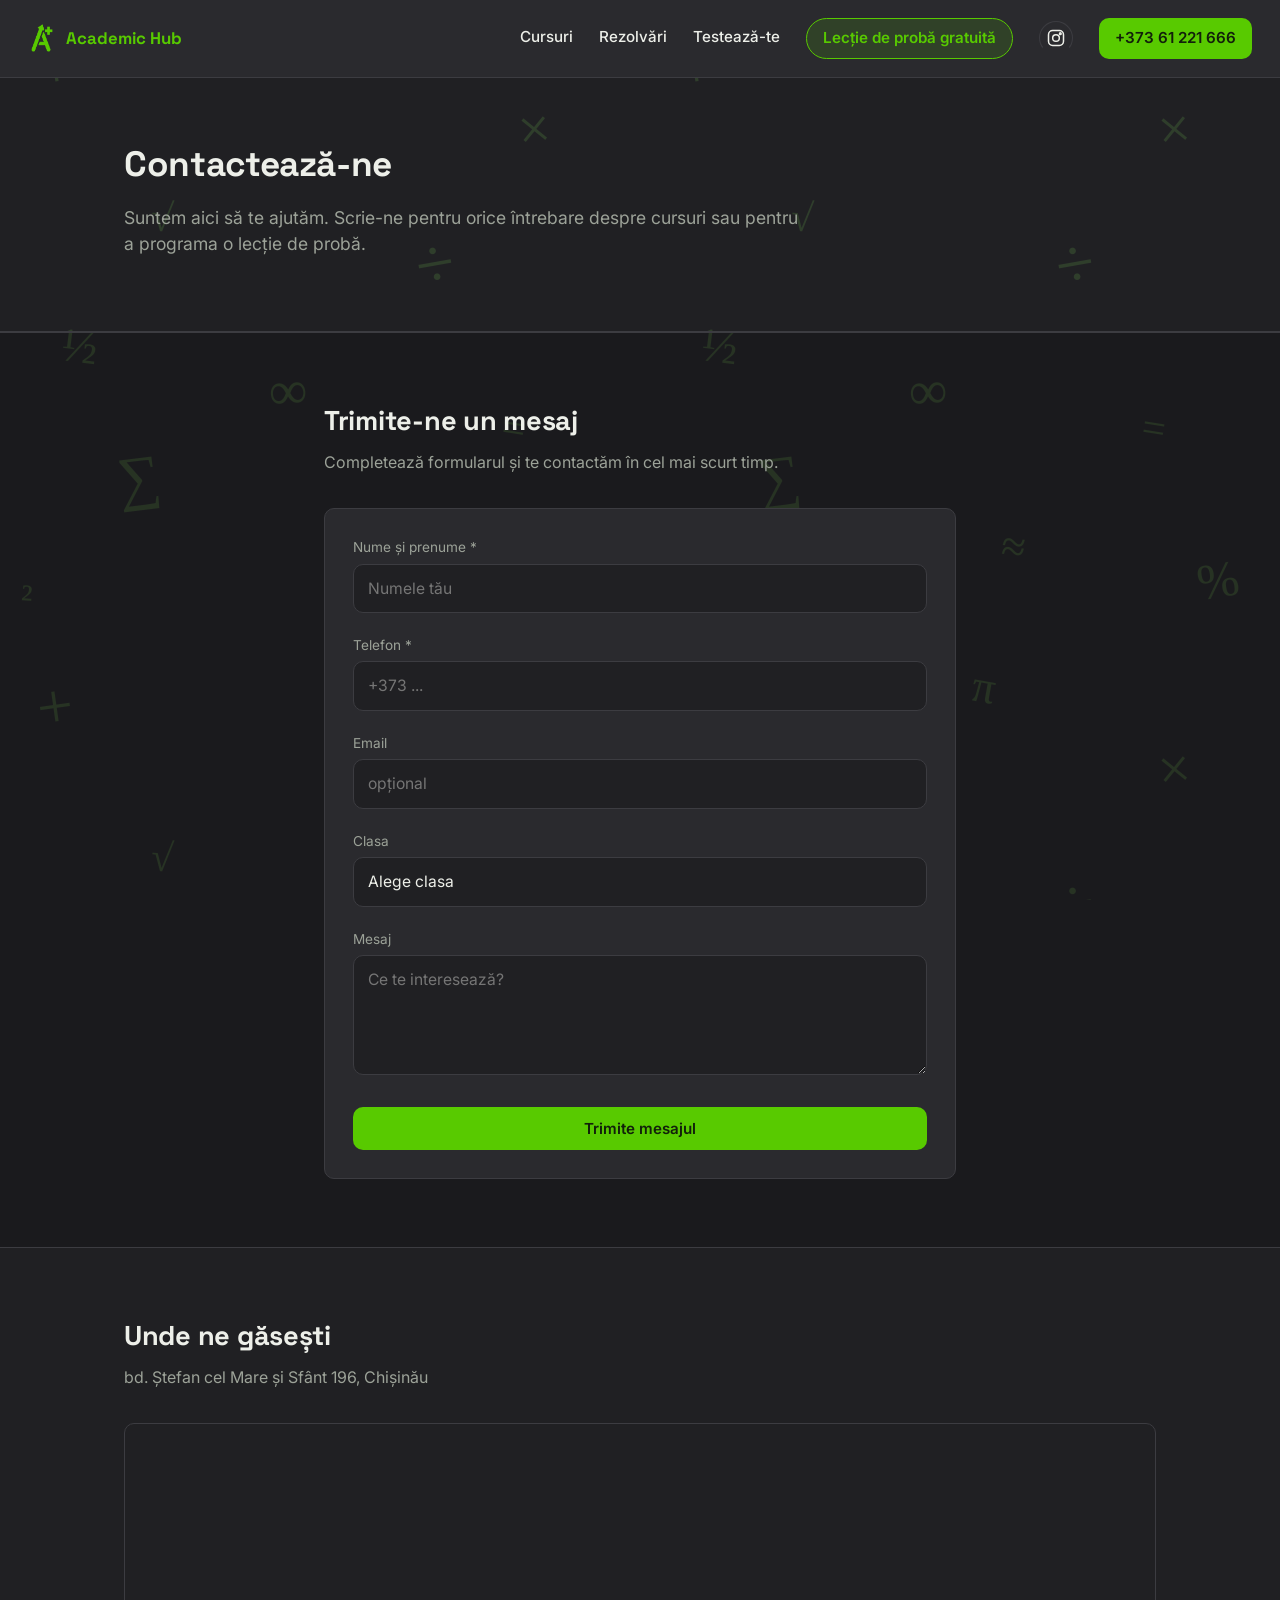
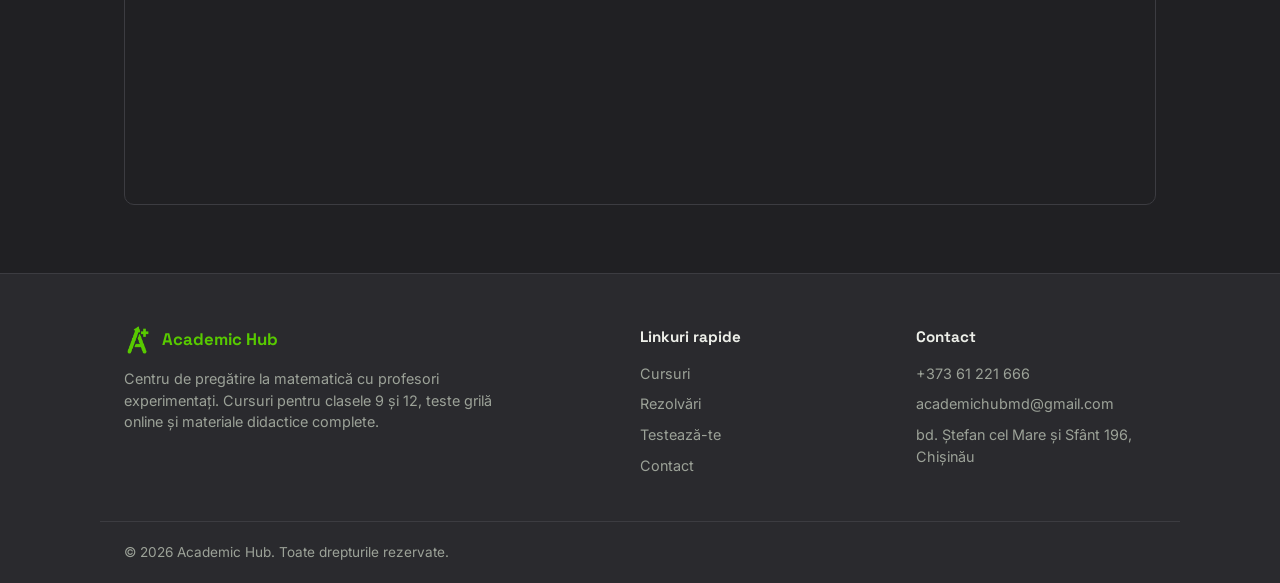
==== commit ba2a1a11: "Update contact.html" ====
--- a/contact.html
+++ b/contact.html
@@ -5,7 +5,9 @@
 <meta name="viewport" content="width=device-width, initial-scale=1.0">
 <title>Contact — Academic Hub</title>
 <meta name="description" content="Contactează Academic Hub: +373 61 221 666, bd. Ștefan cel Mare și Sfânt 196, Chișinău.">
-<link rel="icon" href="logo.png">
+<link rel="icon" href="favicon.ico" sizes="any">
+<link rel="icon" href="logo.png" type="image/png">
+<link rel="apple-touch-icon" href="apple-touch-icon.png">
 <link rel="preconnect" href="https://fonts.googleapis.com">
 <link href="https://fonts.googleapis.com/css2?family=Space+Grotesk:wght@500;700&family=Inter:wght@400;500;600&display=swap" rel="stylesheet">
 <link rel="stylesheet" href="style.css">
@@ -15,7 +17,7 @@
 <!-- Adresa unde ajung înscrierile din formular (endpointul botului de pe Railway) -->
 <script>
 const SITE_CONFIG = {
-  FORM_ENDPOINT:"https://bot-academic-hub-production.up.railway.app/site-lead"
+  FORM_ENDPOINT: "https://NUMELE-TAU-RAILWAY.up.railway.app/site-lead"
 };
 </script>
 
@@ -31,7 +33,14 @@
     <a href="cursuri.html">Cursuri</a>
     <a href="rezolvari.html">Rezolvări</a>
     <a href="teste.html">Testează-te</a>
-    <a href="contact.html">Contact</a>
+    <a class="nav-highlight" href="contact.html">Lecție de probă gratuită</a>
+    <a class="nav-icon" href="https://www.instagram.com/academichub.md" target="_blank" rel="noopener" aria-label="Instagram">
+      <svg viewBox="0 0 24 24" width="20" height="20" fill="none" stroke="currentColor" stroke-width="1.8">
+        <rect x="3" y="3" width="18" height="18" rx="5"/>
+        <circle cx="12" cy="12" r="4"/>
+        <circle cx="17.2" cy="6.8" r="1"/>
+      </svg>
+    </a>
     <a class="nav-cta" href="tel:+37361221666">+373 61 221 666</a>
   </nav>
 </header>
@@ -42,38 +51,6 @@
   <div class="wrap">
     <h1>Contactează-ne</h1>
     <p class="hero-lead">Suntem aici să te ajutăm. Scrie-ne pentru orice întrebare despre cursuri sau pentru a programa o lecție de probă.</p>
-  </div>
-</section>
-
-<section class="section">
-  <div class="wrap">
-    <div class="contact-grid">
-
-      <div class="contact-card">
-        <h3>Telefon</h3>
-        <a class="contact-value" href="tel:+37361221666">+373 61 221 666</a>
-        <p class="contact-note">Luni - Vineri: 9:00 - 21:00</p>
-      </div>
-
-      <div class="contact-card">
-        <h3>Email</h3>
-        <a class="contact-value" href="mailto:academichubmd@gmail.com">academichubmd@gmail.com</a>
-        <p class="contact-note">Răspundem în 24 de ore</p>
-      </div>
-
-      <div class="contact-card">
-        <h3>Adresa</h3>
-        <span class="contact-value">bd. Ștefan cel Mare și Sfânt 196</span>
-        <p class="contact-note">Chișinău</p>
-      </div>
-
-      <div class="contact-card">
-        <h3>Viber</h3>
-        <a class="contact-value" href="viber://chat?number=37361221666">Scrie-ne pe Viber</a>
-        <p class="contact-note">Cel mai rapid răspuns</p>
-      </div>
-
-    </div>
   </div>
 </section>
 
--- a/style.css
+++ b/style.css
@@ -1336,3 +1336,56 @@
   .hero-actions { flex-direction: column; }
   .hero-actions a { width: 100%; text-align: center; }
 }
+
+/* ---- Iconiță Instagram din header ---- */
+.nav-icon {
+  display: flex;
+  align-items: center;
+  justify-content: center;
+  color: var(--text-muted);
+  width: 34px;
+  height: 34px;
+  border-radius: 999px;
+  border: 1px solid var(--border);
+  transition: color 0.15s ease, border-color 0.15s ease;
+}
+
+.nav-icon:hover {
+  color: var(--accent);
+  border-color: var(--accent);
+}
+
+@media (max-width: 760px) {
+  .nav-icon {
+    align-self: flex-start;
+    margin-top: 4px;
+  }
+}
+
+/* ---- Casetă evidențiată: Lecție de probă gratuită ---- */
+.site-nav a.nav-highlight {
+  color: var(--accent);
+  border: 1px solid var(--accent);
+  border-radius: 999px;
+  padding: 8px 16px;
+  font-weight: 600;
+  white-space: nowrap;
+}
+
+.site-nav a.nav-highlight:hover {
+  background: var(--accent-soft);
+  color: var(--accent);
+}
+
+.site-nav a.nav-highlight.is-active {
+  border-bottom: 1px solid var(--accent);
+  background: var(--accent-soft);
+}
+
+@media (max-width: 760px) {
+  .site-nav a.nav-highlight {
+    text-align: center;
+    margin: 6px 0;
+    border-bottom: 1px solid var(--accent);
+  }
+}
